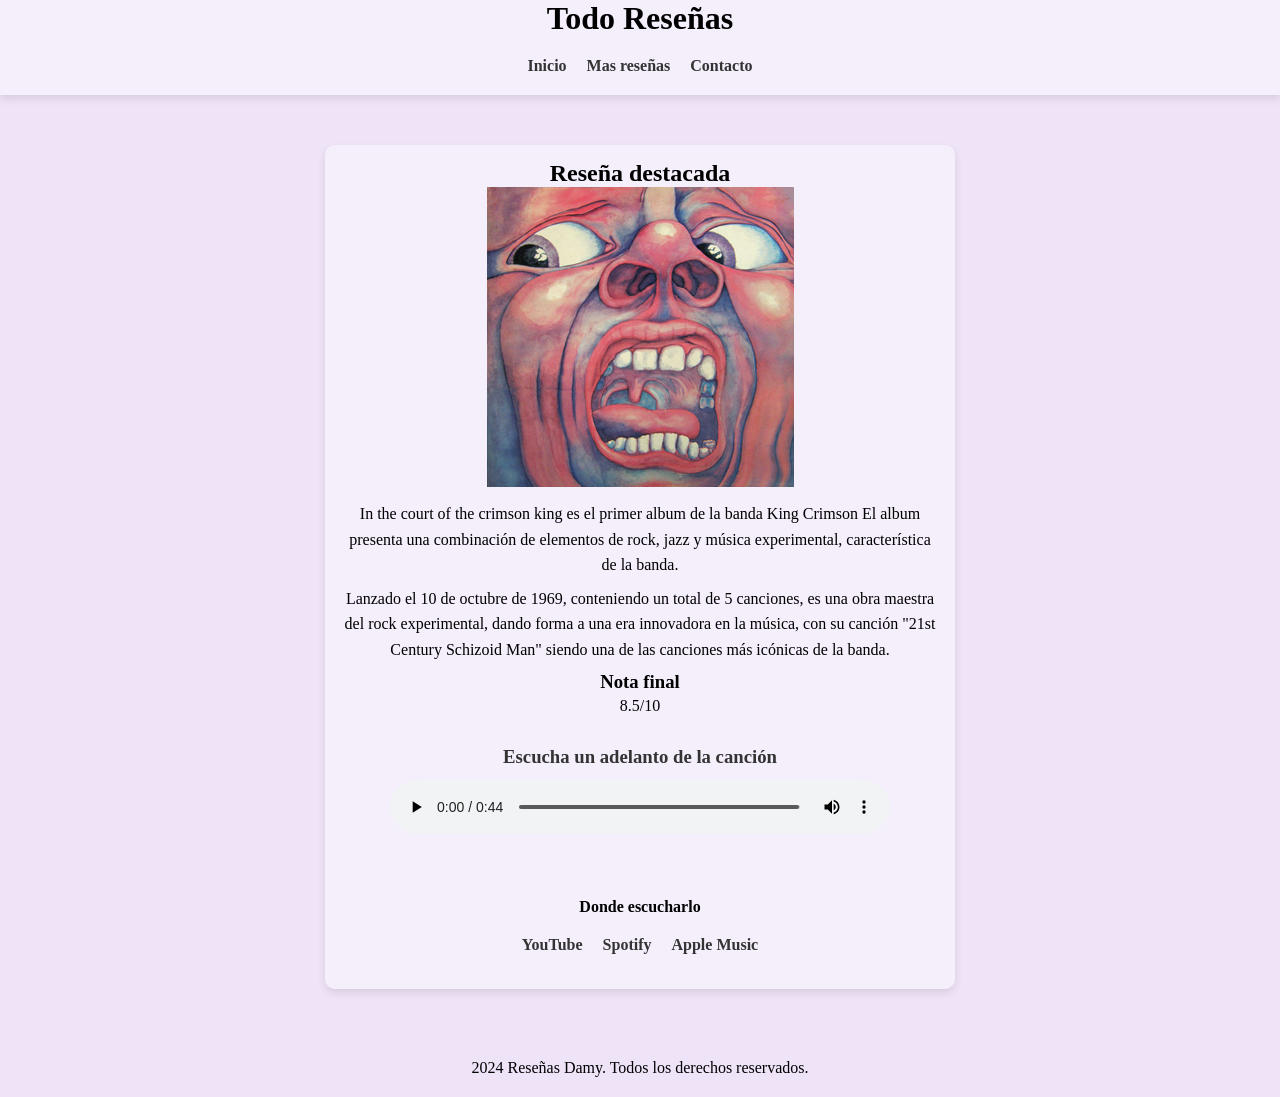
==== index.html @ dad95ea1 "colocacion de urls y notas en las reseñas de videojuegos" ====
<!DOCTYPE html>
<html lang="en">
<head>
    <meta charset="UTF-8">
    <meta name="viewport" content="width=device-width, initial-scale=1.0">
    <link rel="stylesheet" href="./estilos/style.css">
    <link rel="icon" href="./img/favicon.jpg" type="FAVICON">
    <title>Reseñas</title>
</head>
<body>
    <header>
        <h1>Todo Reseñas</h1>
        <div class ="menu">
            <ul>
                <li><a href="./index.html">Inicio</a></li>
                <li><a href="./Pages/Reseña_gral.html">Mas reseñas</a></li>
                <li><a href="./Pages/contacto.html">Contacto</a></li>
            </ul>
        </div>
    </header>
    
    <div class="seccion">
        <section>
            <h2>Reseña destacada</h2>
            <img src="./img/In_the_Court_of_the_Crimson_King_-_40th_Anniversary_Box_Set_-_Front_cover.jpeg" alt="in the court of the crimson king">
            <p>In the court of the crimson king es el primer album de la banda King Crimson El album presenta una combinación de elementos de rock, jazz y música experimental, característica de la banda.</p>
            <p>Lanzado el 10 de octubre de 1969, conteniendo un total de 5 canciones, es una obra maestra del rock experimental, dando forma a una era innovadora en la música, con su canción "21st Century Schizoid Man" siendo una de las canciones más icónicas de la banda.</p>
            <h3>Nota final</h3>
            <p>8.5/10</p>
                <div class="audio-player">
                    <h3>Escucha un adelanto de la canción</h3>
                        <audio controls>
                            <source src="./audios/21st Century Schizoid Man.mp3" type="audio/mpeg">
                            Tu navegador no soporta el elemento de audio.
                        </audio>
                </div>
            <h4>Donde escucharlo</h4>
                <div class ="linkinternos">
                        <ul>
                        <li><a href="https://www.youtube.com/watch?v=0ju5LRTMFLw&t=4s" target="_blank">YouTube</a></li>
                        <li><a href="https://open.spotify.com/intl-es/album/75ol9OP8bJaRqzGimpFHDm?si=dKhCyKQ-SFubprNWoMNZog" target="_blank">Spotify</a></li>
                        <li><a href="https://music.apple.com/ar/album/in-the-court-of-the-crimson-king-expanded-edition/918534711" target="_blank">Apple Music</a></li>
                    </ul>
                </div>
        </section>
    </div>

    <footer>
        <div class="menu">
            <p>2024 Reseñas Damy. Todos los derechos reservados.</p>
        </div>
    </footer>
</body>
</html>
---- estilos/style.css ----
* {
    margin: 0;
    padding: 0;
}

body {
    background-color: rgba(213, 183, 238, 0.377);
}

header {
    background-color: rgba(255, 255, 255, 0.377);
    text-align: center;
    box-shadow: 0 4px 8px rgba(0, 0, 0, 0.1);
}

.menu {
    padding: 20px;
    text-align: center;
}

.menu a {
    text-decoration: none;
    color: #333;
    font-weight: bold;
    transition: color 0.3s ease;
}

.menu a:hover {
    color: #b300ff8f;
    font-size: 18px;
}

.menu ul {
    list-style-type: none;
    display: flex;
    justify-content: center;
    gap: 20px;
}

.seccion {
    background-color: rgba(255, 255, 255, 0.377);
    padding: 15px;
    border-radius: 10px;
    box-shadow: 0 4px 8px rgba(0, 0, 0, 0.1);
    max-width: 600px;
    margin: 50px auto;
    text-align: center;
}

.seccion p {
    line-height: 1.6;
    margin-bottom: 8px;
}

.seccion img {
    margin-bottom: 10px;
}

.contacto-seccion {
    padding: 25px;
}

.contacto-seccion h2 {
    margin-bottom: 8px;
    color: #333;
}

.contacto-seccion p {
    margin-bottom: 20px;
}

.formulario-contacto {
    display: flex;
    flex-direction: column;
    gap: 16px;
    text-align: left;
}

.campo-formulario {
    display: flex;
    flex-direction: column;
    gap: 6px;
}

.campo-formulario label {
    color: #333;
    font-weight: bold;
}

.campo-formulario input,
.campo-formulario textarea {
    border: 1px solid rgba(51, 51, 51, 0.35);
    border-radius: 6px;
    box-sizing: border-box;
    font: inherit;
    padding: 10px;
    width: 100%;
}

.campo-formulario textarea {
    min-height: 130px;
    resize: vertical;
}

.campo-formulario input:focus,
.campo-formulario textarea:focus {
    border-color: #8d35ad;
    outline: 2px solid rgba(141, 53, 173, 0.2);
}

.formulario-contacto button {
    align-self: center;
    background-color: #8d35ad;
    border: 0;
    border-radius: 6px;
    color: #ffffff;
    cursor: pointer;
    font: inherit;
    font-weight: bold;
    padding: 11px 22px;
}

.formulario-contacto button:hover {
    background-color: #70288a;
}

.masreseñas {
    min-height: 220px;
    border-radius: 12px;
    background-size: cover;
    background-position: center;
    display: flex;
    align-items: center;
    justify-content: center;
}

.gif_fondo {
    min-height: 220px;
    background-size: cover;
    background-position: center;
    background-repeat: no-repeat;
}

.gif_videojuegos {
    background-image: linear-gradient(rgba(0, 0, 0, 0.38), rgba(0, 0, 0, 0.38)), url("../img/games.gif");
}

.gif_peliculas {
    background-image: linear-gradient(rgba(0, 0, 0, 0.38), rgba(0, 0, 0, 0.38)), url("../img/movies.gif");
}
.gif_canciones {
    background-image: linear-gradient(rgba(0, 0, 0, 0.38), rgba(0, 0, 0, 0.38)), url("../img/music.gif");
}

.audio-player {
    max-width: 600px;
    margin: 0 auto 40px;
    border-radius: 10px;
    text-align: center;
    padding: 20px 15px;
}

.audio-player h3 {
    margin-bottom: 12px;
    color: #333;
}

.audio-player audio {
    width: 100%;
    max-width: 500px;
}

.linkinternos {
    padding: 20px;
    text-align: center;
    border-radius: 10px;
}

.linkinternos a {
    text-decoration: none;
    color: #333;
    font-weight: bold;
    transition: color 0.3s ease;
}

.linkinternos a:hover {
    color: #b300ff8f;
}

.gif_fondo .linkinternos {
    background-color: transparent;
    border: 0;
    box-shadow: none;
}

.gif_fondo .linkinternos a {
    color: #ffffff;
    text-shadow: 0 1px 3px rgba(0, 0, 0, 0.8);
}

.gif_fondo .linkinternos a:hover {
    color: #b300ff8f;
}

.linkinternos ul {
    list-style-type: none;
    display: flex;
    justify-content: center;
    gap: 20px;
}
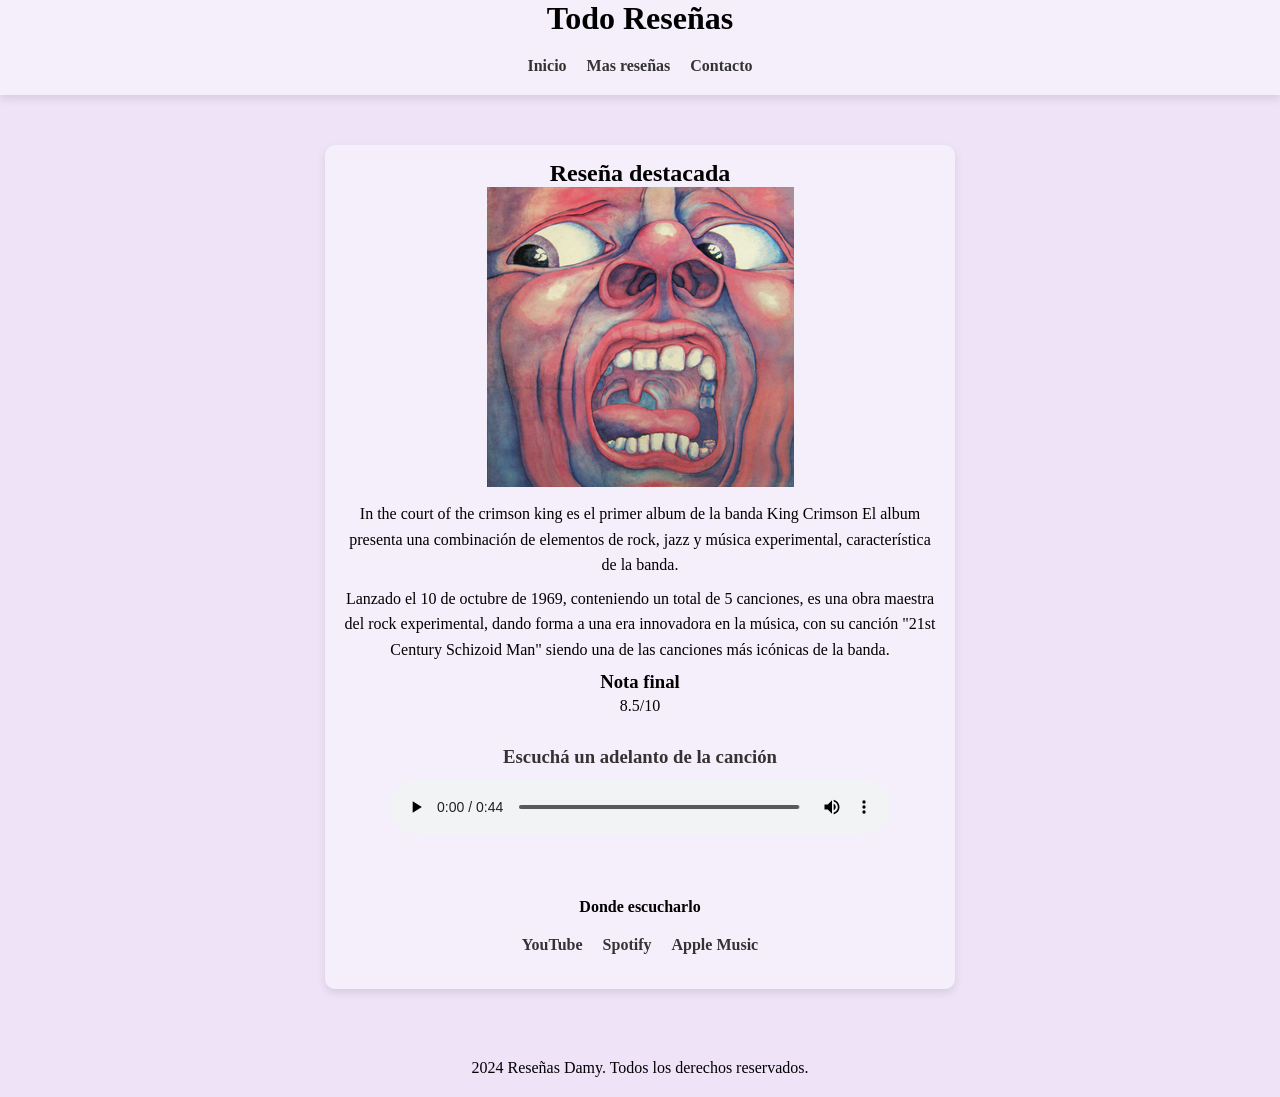
==== commit 76775b68: "creacion de secion de musica" ====
--- a/index.html
+++ b/index.html
@@ -28,7 +28,7 @@
             <h3>Nota final</h3>
             <p>8.5/10</p>
                 <div class="audio-player">
-                    <h3>Escucha un adelanto de la canción</h3>
+                    <h3>Escuchá un adelanto de la canción</h3>
                         <audio controls>
                             <source src="./audios/21st Century Schizoid Man.mp3" type="audio/mpeg">
                             Tu navegador no soporta el elemento de audio.
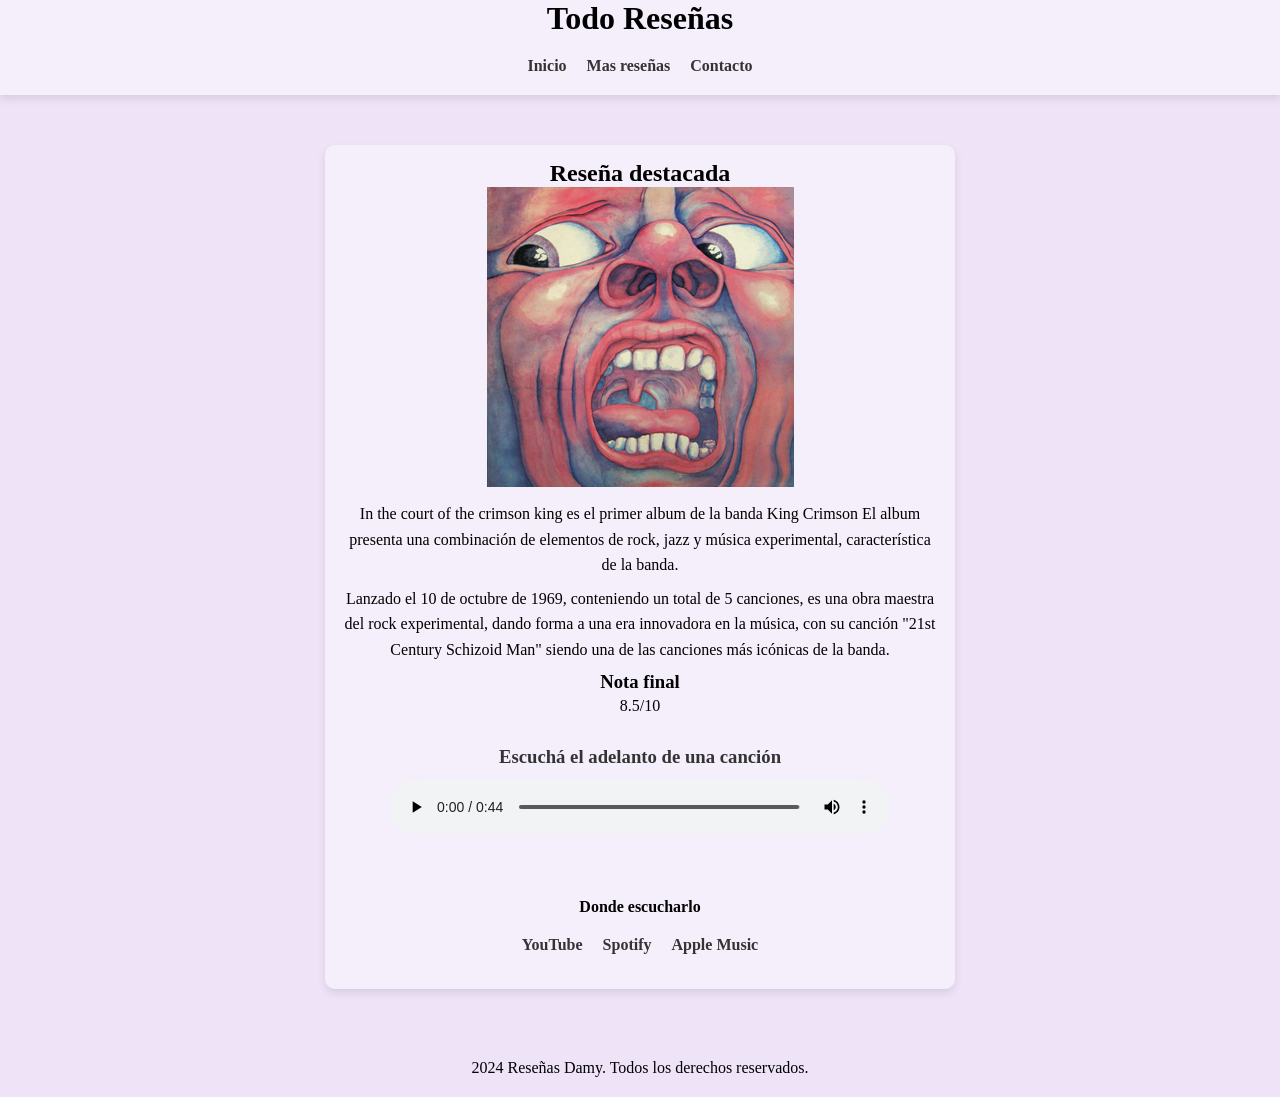
==== commit e370c7b5: "base para reseña de musica hecha" ====
--- a/index.html
+++ b/index.html
@@ -28,7 +28,7 @@
             <h3>Nota final</h3>
             <p>8.5/10</p>
                 <div class="audio-player">
-                    <h3>Escuchá un adelanto de la canción</h3>
+                    <h3>Escuchá el adelanto de una canción</h3>
                         <audio controls>
                             <source src="./audios/21st Century Schizoid Man.mp3" type="audio/mpeg">
                             Tu navegador no soporta el elemento de audio.
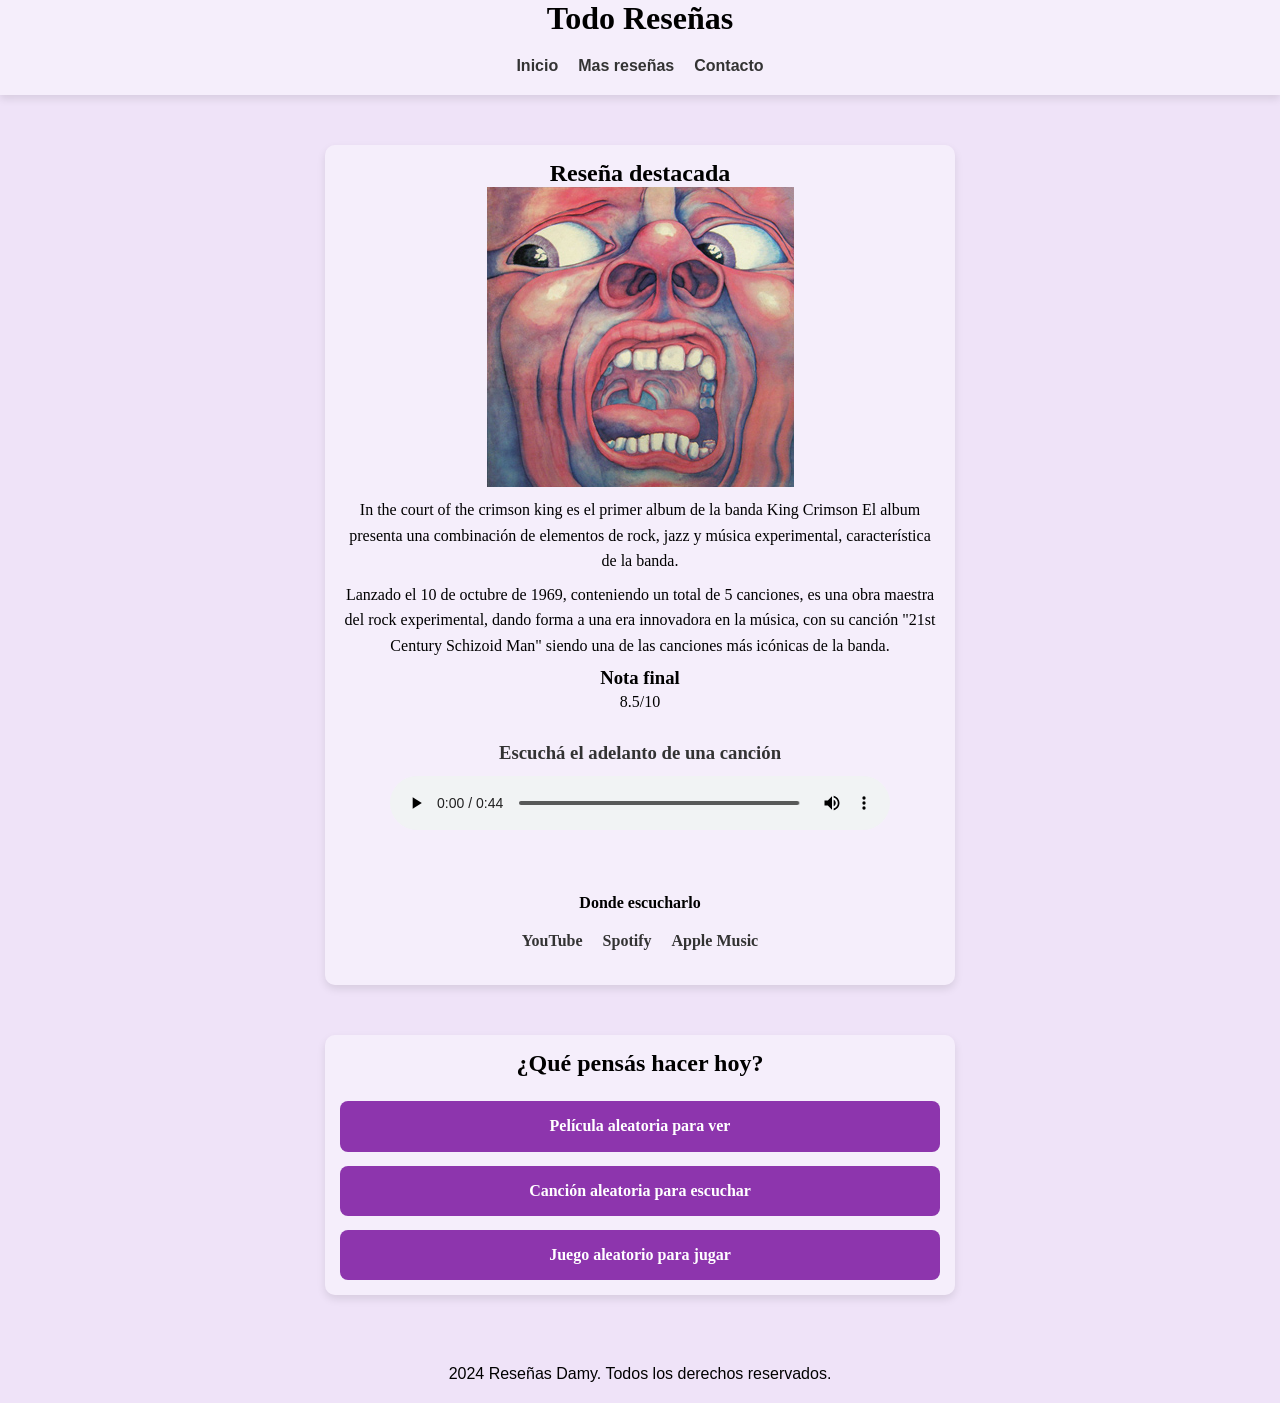
==== commit 587f49dc: "boton pelicula aleatoria finalizada y base para cancion y juego" ====
--- a/index.html
+++ b/index.html
@@ -44,11 +44,21 @@
                 </div>
         </section>
     </div>
+    <section class="seccion recomendador">
+        <h2>¿Qué pensás hacer hoy?</h2>
+        <div class="ideas-aleatorias">
+            <button type="button" id="btn-pelicula">Película aleatoria para ver</button>
+            <button type="button" id="btn-cancion">Canción aleatoria para escuchar</button>
+            <button type="button" id="btn-juego">Juego aleatorio para jugar</button>
+        </div>
+        <div id="resultado-pelicula" class="resultado-pelicula" aria-live="polite" aria-atomic="true"></div>
+    </section>
 
     <footer>
         <div class="menu">
             <p>2024 Reseñas Damy. Todos los derechos reservados.</p>
         </div>
     </footer>
+<script src="./js/peliculas.js"></script>
 </body>
 </html>
--- a/estilos/style.css
+++ b/estilos/style.css
@@ -1,6 +1,7 @@
 * {
     margin: 0;
     padding: 0;
+    box-sizing: border-box;
 }
 
 body {
@@ -11,11 +12,17 @@
     background-color: rgba(255, 255, 255, 0.377);
     text-align: center;
     box-shadow: 0 4px 8px rgba(0, 0, 0, 0.1);
+    padding: 0 16px;
+}
+
+header h1 {
+    overflow-wrap: anywhere;
 }
 
 .menu {
-    padding: 20px;
-    text-align: center;
+    padding: 20px 0;
+    text-align: center;
+    font-family: helvetica, sans-serif;
 }
 
 .menu a {
@@ -34,6 +41,7 @@
     list-style-type: none;
     display: flex;
     justify-content: center;
+    flex-wrap: wrap;
     gap: 20px;
 }
 
@@ -42,7 +50,7 @@
     padding: 15px;
     border-radius: 10px;
     box-shadow: 0 4px 8px rgba(0, 0, 0, 0.1);
-    max-width: 600px;
+    max-width: 630px;
     margin: 50px auto;
     text-align: center;
 }
@@ -50,10 +58,72 @@
 .seccion p {
     line-height: 1.6;
     margin-bottom: 8px;
+    overflow-wrap: anywhere;
 }
 
 .seccion img {
+    display: block;
+    max-width: 100%;
+    height: auto;
     margin-bottom: 10px;
+    margin-left: auto;
+    margin-right: auto;
+}
+
+.ideas-aleatorias {
+    display: flex;
+    flex-direction: column;
+    gap: 14px;
+    margin-top: 24px;
+}
+
+.ideas-aleatorias button {
+    background-color: #8d35ad;
+    border: 0;
+    border-radius: 8px;
+    color: #ffffff;
+    cursor: pointer;
+    font: inherit;
+    font-weight: bold;
+    line-height: 1.4;
+    padding: 14px 16px;
+    transition: background-color 0.2s ease, transform 0.2s ease;
+}
+
+.ideas-aleatorias button:hover {
+    background-color: #70288a;
+    transform: translateY(-2px);
+}
+
+.ideas-aleatorias button:focus-visible {
+    outline: 3px solid #70288a;
+    outline-offset: 3px;
+}
+
+.resultado-pelicula:not(:empty) {
+    background-color: rgba(255, 255, 255, 0.75);
+    border-left: 4px solid #8d35ad;
+    border-radius: 8px;
+    margin-top: 24px;
+    padding: 18px;
+    text-align: left;
+}
+
+.resultado-pelicula h3 {
+    color: #70288a;
+    margin-bottom: 10px;
+}
+
+.resultado-pelicula p {
+    line-height: 1.6;
+    margin-bottom: 8px;
+}
+
+.before-sunrise-img {
+    max-width: 100%;
+    max-height: 500px;
+    height: auto;
+    object-fit: contain;
 }
 
 .contacto-seccion {
@@ -94,6 +164,7 @@
     box-sizing: border-box;
     font: inherit;
     padding: 10px;
+    max-width: 100%;
     width: 100%;
 }
 
@@ -153,7 +224,7 @@
 }
 
 .audio-player {
-    max-width: 600px;
+    max-width: 100%;
     margin: 0 auto 40px;
     border-radius: 10px;
     text-align: center;
@@ -206,5 +277,63 @@
     list-style-type: none;
     display: flex;
     justify-content: center;
+    flex-wrap: wrap;
     gap: 20px;
+}
+
+@media (min-width: 768px) {
+    .reseñas-grid {
+        display: grid;
+        grid-template-columns: repeat(2, minmax(0, 1fr));
+        gap: 24px;
+        max-width: 1320px;
+        margin: 50px auto;
+        padding: 0 15px;
+    }
+
+    .reseñas-grid .seccion {
+        width: 100%;
+        max-width: none;
+        margin: 0;
+    }
+}
+
+@media (max-width: 600px) {
+    header {
+        padding: 0 12px;
+    }
+
+    .menu {
+        padding: 16px 0;
+    }
+
+    .menu ul,
+    .linkinternos ul {
+        column-gap: 16px;
+        row-gap: 12px;
+    }
+
+    .seccion {
+        margin: 24px 12px;
+        padding: 12px;
+    }
+
+    .contacto-seccion {
+        padding: 18px 14px;
+    }
+
+    .linkinternos,
+    .audio-player {
+        padding: 16px 8px;
+    }
+
+    .audio-player audio {
+        display: block;
+        width: 100%;
+    }
+
+    .gif_fondo,
+    .masreseñas {
+        min-height: 180px;
+    }
 }
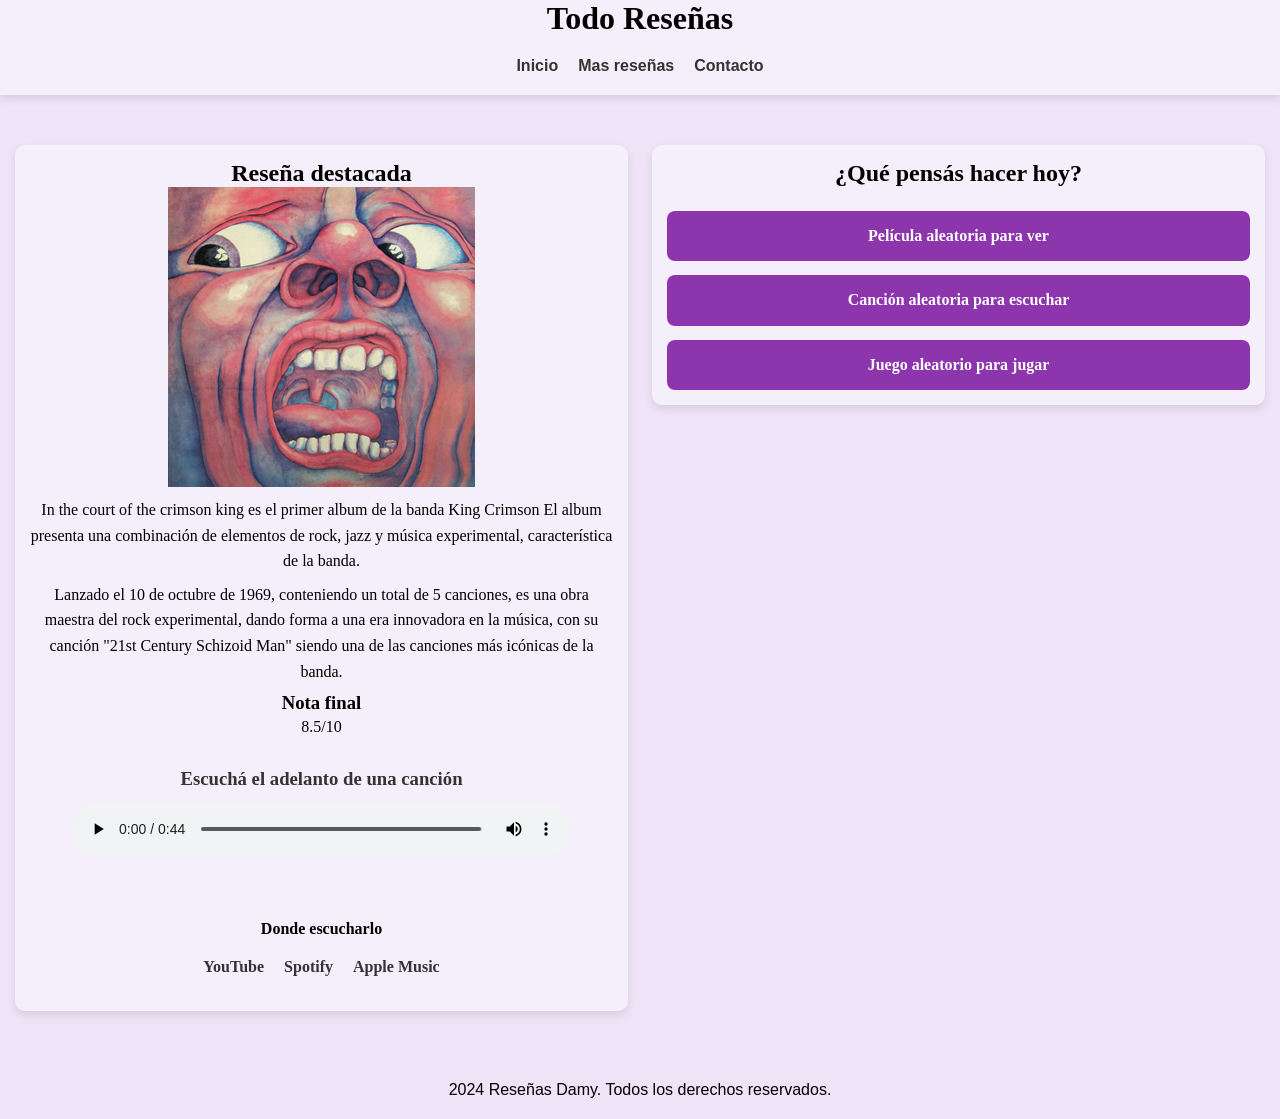
==== commit ef6d292a: "correccion y diferencias de la parte mobile y la desktop" ====
--- a/index.html
+++ b/index.html
@@ -19,40 +19,42 @@
         </div>
     </header>
     
-    <div class="seccion">
-        <section>
-            <h2>Reseña destacada</h2>
-            <img src="./img/In_the_Court_of_the_Crimson_King_-_40th_Anniversary_Box_Set_-_Front_cover.jpeg" alt="in the court of the crimson king">
-            <p>In the court of the crimson king es el primer album de la banda King Crimson El album presenta una combinación de elementos de rock, jazz y música experimental, característica de la banda.</p>
-            <p>Lanzado el 10 de octubre de 1969, conteniendo un total de 5 canciones, es una obra maestra del rock experimental, dando forma a una era innovadora en la música, con su canción "21st Century Schizoid Man" siendo una de las canciones más icónicas de la banda.</p>
-            <h3>Nota final</h3>
-            <p>8.5/10</p>
-                <div class="audio-player">
-                    <h3>Escuchá el adelanto de una canción</h3>
-                        <audio controls>
-                            <source src="./audios/21st Century Schizoid Man.mp3" type="audio/mpeg">
-                            Tu navegador no soporta el elemento de audio.
-                        </audio>
-                </div>
-            <h4>Donde escucharlo</h4>
-                <div class ="linkinternos">
-                        <ul>
-                        <li><a href="https://www.youtube.com/watch?v=0ju5LRTMFLw&t=4s" target="_blank">YouTube</a></li>
-                        <li><a href="https://open.spotify.com/intl-es/album/75ol9OP8bJaRqzGimpFHDm?si=dKhCyKQ-SFubprNWoMNZog" target="_blank">Spotify</a></li>
-                        <li><a href="https://music.apple.com/ar/album/in-the-court-of-the-crimson-king-expanded-edition/918534711" target="_blank">Apple Music</a></li>
-                    </ul>
-                </div>
+    <div class="reseñas-grid">
+        <div class="seccion">
+            <section>
+                <h2>Reseña destacada</h2>
+                <img src="./img/In_the_Court_of_the_Crimson_King_-_40th_Anniversary_Box_Set_-_Front_cover.jpeg" alt="in the court of the crimson king">
+                <p>In the court of the crimson king es el primer album de la banda King Crimson El album presenta una combinación de elementos de rock, jazz y música experimental, característica de la banda.</p>
+                <p>Lanzado el 10 de octubre de 1969, conteniendo un total de 5 canciones, es una obra maestra del rock experimental, dando forma a una era innovadora en la música, con su canción "21st Century Schizoid Man" siendo una de las canciones más icónicas de la banda.</p>
+                <h3>Nota final</h3>
+                <p>8.5/10</p>
+                    <div class="audio-player">
+                        <h3>Escuchá el adelanto de una canción</h3>
+                            <audio controls>
+                                <source src="./audios/21st Century Schizoid Man.mp3" type="audio/mpeg">
+                                Tu navegador no soporta el elemento de audio.
+                            </audio>
+                    </div>
+                <h4>Donde escucharlo</h4>
+                    <div class ="linkinternos">
+                            <ul>
+                            <li><a href="https://www.youtube.com/watch?v=0ju5LRTMFLw&t=4s" target="_blank">YouTube</a></li>
+                            <li><a href="https://open.spotify.com/intl-es/album/75ol9OP8bJaRqzGimpFHDm?si=dKhCyKQ-SFubprNWoMNZog" target="_blank">Spotify</a></li>
+                            <li><a href="https://music.apple.com/ar/album/in-the-court-of-the-crimson-king-expanded-edition/918534711" target="_blank">Apple Music</a></li>
+                        </ul>
+                    </div>
+            </section>
+        </div>
+        <section class="seccion recomendador">
+            <h2>¿Qué pensás hacer hoy?</h2>
+            <div class="ideas-aleatorias">
+                <button type="button" id="btn-pelicula">Película aleatoria para ver</button>
+                <button type="button" id="btn-cancion">Canción aleatoria para escuchar</button>
+                <button type="button" id="btn-juego">Juego aleatorio para jugar</button>
+            </div>
+            <div id="resultado-pelicula" class="resultado-pelicula" aria-live="polite" aria-atomic="true"></div>
         </section>
     </div>
-    <section class="seccion recomendador">
-        <h2>¿Qué pensás hacer hoy?</h2>
-        <div class="ideas-aleatorias">
-            <button type="button" id="btn-pelicula">Película aleatoria para ver</button>
-            <button type="button" id="btn-cancion">Canción aleatoria para escuchar</button>
-            <button type="button" id="btn-juego">Juego aleatorio para jugar</button>
-        </div>
-        <div id="resultado-pelicula" class="resultado-pelicula" aria-live="polite" aria-atomic="true"></div>
-    </section>
 
     <footer>
         <div class="menu">
--- a/estilos/style.css
+++ b/estilos/style.css
@@ -296,6 +296,10 @@
         max-width: none;
         margin: 0;
     }
+
+    .reseñas-grid .recomendador {
+        align-self: start;
+    }
 }
 
 @media (max-width: 600px) {
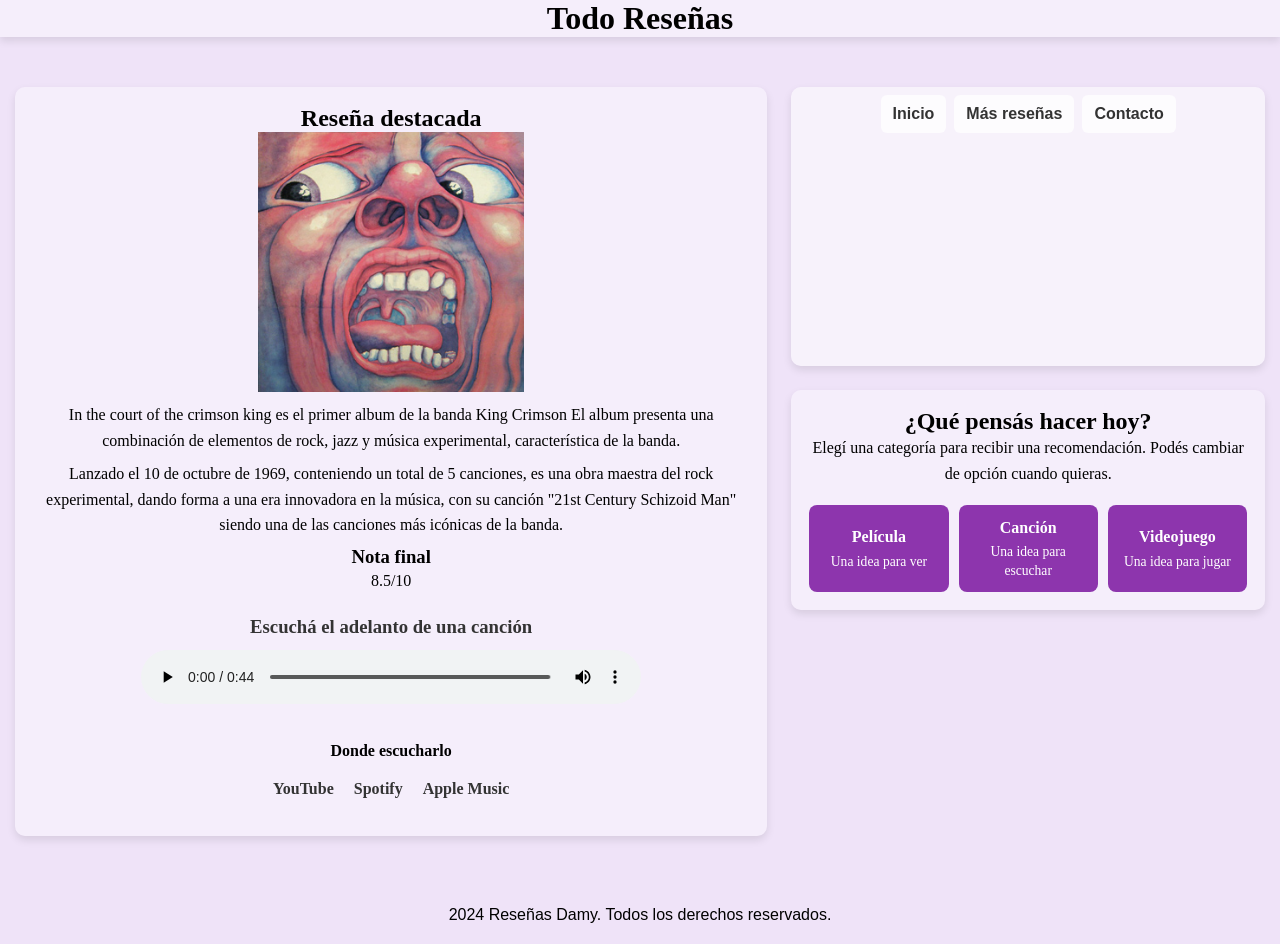
==== commit cf6fdbca: "diferenciar mas el index de desktop que el de mobile" ====
--- a/index.html
+++ b/index.html
@@ -1,5 +1,5 @@
 <!DOCTYPE html>
-<html lang="en">
+<html lang="es">
 <head>
     <meta charset="UTF-8">
     <meta name="viewport" content="width=device-width, initial-scale=1.0">
@@ -10,17 +10,10 @@
 <body>
     <header>
         <h1>Todo Reseñas</h1>
-        <div class ="menu">
-            <ul>
-                <li><a href="./index.html">Inicio</a></li>
-                <li><a href="./Pages/Reseña_gral.html">Mas reseñas</a></li>
-                <li><a href="./Pages/contacto.html">Contacto</a></li>
-            </ul>
-        </div>
     </header>
     
-    <div class="reseñas-grid">
-        <div class="seccion">
+    <main class="reseñas-grid inicio-grid">
+        <div class="seccion reseña-destacada">
             <section>
                 <h2>Reseña destacada</h2>
                 <img src="./img/In_the_Court_of_the_Crimson_King_-_40th_Anniversary_Box_Set_-_Front_cover.jpeg" alt="in the court of the crimson king">
@@ -45,16 +38,24 @@
                     </div>
             </section>
         </div>
+        <nav class="menu navegacion-inicio" aria-label="Navegación principal">
+            <ul>
+                <li><a href="./index.html">Inicio</a></li>
+                <li><a href="./Pages/Reseña_gral.html">Más reseñas</a></li>
+                <li><a href="./Pages/contacto.html">Contacto</a></li>
+            </ul>
+        </nav>
         <section class="seccion recomendador">
             <h2>¿Qué pensás hacer hoy?</h2>
+            <p>Elegí una categoría para recibir una recomendación. Podés cambiar de opción cuando quieras.</p>
             <div class="ideas-aleatorias">
-                <button type="button" id="btn-pelicula">Película aleatoria para ver</button>
-                <button type="button" id="btn-cancion">Canción aleatoria para escuchar</button>
-                <button type="button" id="btn-juego">Juego aleatorio para jugar</button>
+                <button type="button" id="btn-pelicula">Película <span>Una idea para ver</span></button>
+                <button type="button" id="btn-cancion">Canción <span>Una idea para escuchar</span></button>
+                <button type="button" id="btn-juego">Videojuego <span>Una idea para jugar</span></button>
             </div>
-            <div id="resultado-pelicula" class="resultado-pelicula" aria-live="polite" aria-atomic="true"></div>
+            <div id="resultado-recomendacion" class="resultado-recomendacion" aria-live="polite" aria-atomic="true"></div>
         </section>
-    </div>
+    </main>
 
     <footer>
         <div class="menu">
@@ -62,5 +63,7 @@
         </div>
     </footer>
 <script src="./js/peliculas.js"></script>
+<script src="./js/musica.js"></script>
+<script src="./js/juegos.js"></script>
 </body>
 </html>
--- a/estilos/style.css
+++ b/estilos/style.css
@@ -100,7 +100,7 @@
     outline-offset: 3px;
 }
 
-.resultado-pelicula:not(:empty) {
+.resultado-recomendacion:not(:empty) {
     background-color: rgba(255, 255, 255, 0.75);
     border-left: 4px solid #8d35ad;
     border-radius: 8px;
@@ -109,14 +109,22 @@
     text-align: left;
 }
 
-.resultado-pelicula h3 {
+.resultado-recomendacion h3 {
     color: #70288a;
     margin-bottom: 10px;
 }
 
-.resultado-pelicula p {
+.resultado-recomendacion p {
     line-height: 1.6;
     margin-bottom: 8px;
+}
+
+.resultado-recomendacion .etiqueta-recomendacion {
+    color: #555;
+    font-size: 0.9rem;
+    font-weight: bold;
+    margin-bottom: 6px;
+    text-align: left;
 }
 
 .before-sunrise-img {
@@ -144,6 +152,11 @@
     flex-direction: column;
     gap: 16px;
     text-align: left;
+}
+
+.formulario-contacto[hidden],
+.otra-sugerencia[hidden] {
+    display: none;
 }
 
 .campo-formulario {
@@ -195,6 +208,53 @@
     background-color: #70288a;
 }
 
+.formulario-contacto button:disabled {
+    cursor: wait;
+    opacity: 0.7;
+}
+
+.estado-envio:not([hidden]) {
+    background-color: rgba(141, 53, 173, 0.1);
+    border-radius: 6px;
+    color: #522064;
+    display: block;
+    font-weight: bold;
+    margin: 16px auto 0;
+    padding: 10px 14px;
+    text-align: center;
+    width: fit-content;
+}
+
+.estado-envio.exito:not([hidden]) {
+    align-items: center;
+    display: flex;
+    justify-content: center;
+    min-height: 130px;
+    width: 100%;
+}
+
+.estado-envio.error {
+    background-color: rgba(179, 0, 0, 0.1);
+    color: #8b0000;
+}
+
+.otra-sugerencia {
+    background-color: #8d35ad;
+    border: 0;
+    border-radius: 6px;
+    color: #ffffff;
+    cursor: pointer;
+    display: block;
+    font: inherit;
+    font-weight: bold;
+    margin: 16px auto 0;
+    padding: 11px 22px;
+}
+
+.otra-sugerencia:hover {
+    background-color: #70288a;
+}
+
 .masreseñas {
     min-height: 220px;
     border-radius: 12px;
@@ -279,6 +339,57 @@
     justify-content: center;
     flex-wrap: wrap;
     gap: 20px;
+}
+
+.inicio-grid {
+    display: grid;
+    gap: 16px;
+    grid-template-columns: minmax(0, 1fr);
+}
+
+.navegacion-inicio {
+    order: -1;
+    padding: 16px 0;
+}
+
+.navegacion-inicio ul {
+    gap: 12px;
+}
+
+.inicio-grid .seccion {
+    margin: 24px auto;
+    padding: 18px;
+}
+
+.inicio-grid .seccion img {
+    max-height: 260px;
+    object-fit: contain;
+}
+
+.inicio-grid .audio-player {
+    margin-bottom: 20px;
+    padding: 14px;
+}
+
+.inicio-grid .ideas-aleatorias {
+    gap: 10px;
+    margin-top: 18px;
+}
+
+.inicio-grid .ideas-aleatorias button {
+    padding: 12px 14px;
+}
+
+.inicio-grid .ideas-aleatorias button span {
+    display: block;
+    font-size: 0.85rem;
+    font-weight: normal;
+    margin-top: 3px;
+}
+
+.inicio-grid .resultado-recomendacion:not(:empty) {
+    margin-top: 16px;
+    padding: 14px;
 }
 
 @media (min-width: 768px) {
@@ -297,8 +408,55 @@
         margin: 0;
     }
 
+    .inicio-grid .seccion {
+        margin: 0;
+        padding: 18px;
+    }
+
+    .inicio-grid {
+        grid-template-areas:
+            "destacada navegacion"
+            "destacada recomendador";
+        grid-template-columns: minmax(0, 1.35fr) minmax(300px, 0.85fr);
+    }
+
+    .inicio-grid .reseña-destacada {
+        grid-area: destacada;
+    }
+
+    .inicio-grid .navegacion-inicio {
+        grid-area: navegacion;
+    }
+
+    .inicio-grid .recomendador {
+        grid-area: recomendador;
+    }
+
+    .navegacion-inicio {
+        background-color: rgba(255, 255, 255, 0.55);
+        border-radius: 10px;
+        box-shadow: 0 4px 8px rgba(0, 0, 0, 0.1);
+        padding: 8px;
+    }
+
+    .navegacion-inicio ul {
+        gap: 8px;
+    }
+
+    .navegacion-inicio a {
+        background-color: rgba(255, 255, 255, 0.75);
+        border-radius: 6px;
+        display: block;
+        padding: 10px 12px;
+    }
+
     .reseñas-grid .recomendador {
         align-self: start;
+    }
+
+    .inicio-grid .ideas-aleatorias {
+        display: grid;
+        grid-template-columns: repeat(3, minmax(0, 1fr));
     }
 }
 
@@ -336,6 +494,15 @@
         width: 100%;
     }
 
+    .inicio-grid .seccion {
+        margin: 24px 12px;
+        padding: 12px;
+    }
+
+    .inicio-grid .seccion.recomendador {
+        margin-top: 0;
+    }
+
     .gif_fondo,
     .masreseñas {
         min-height: 180px;
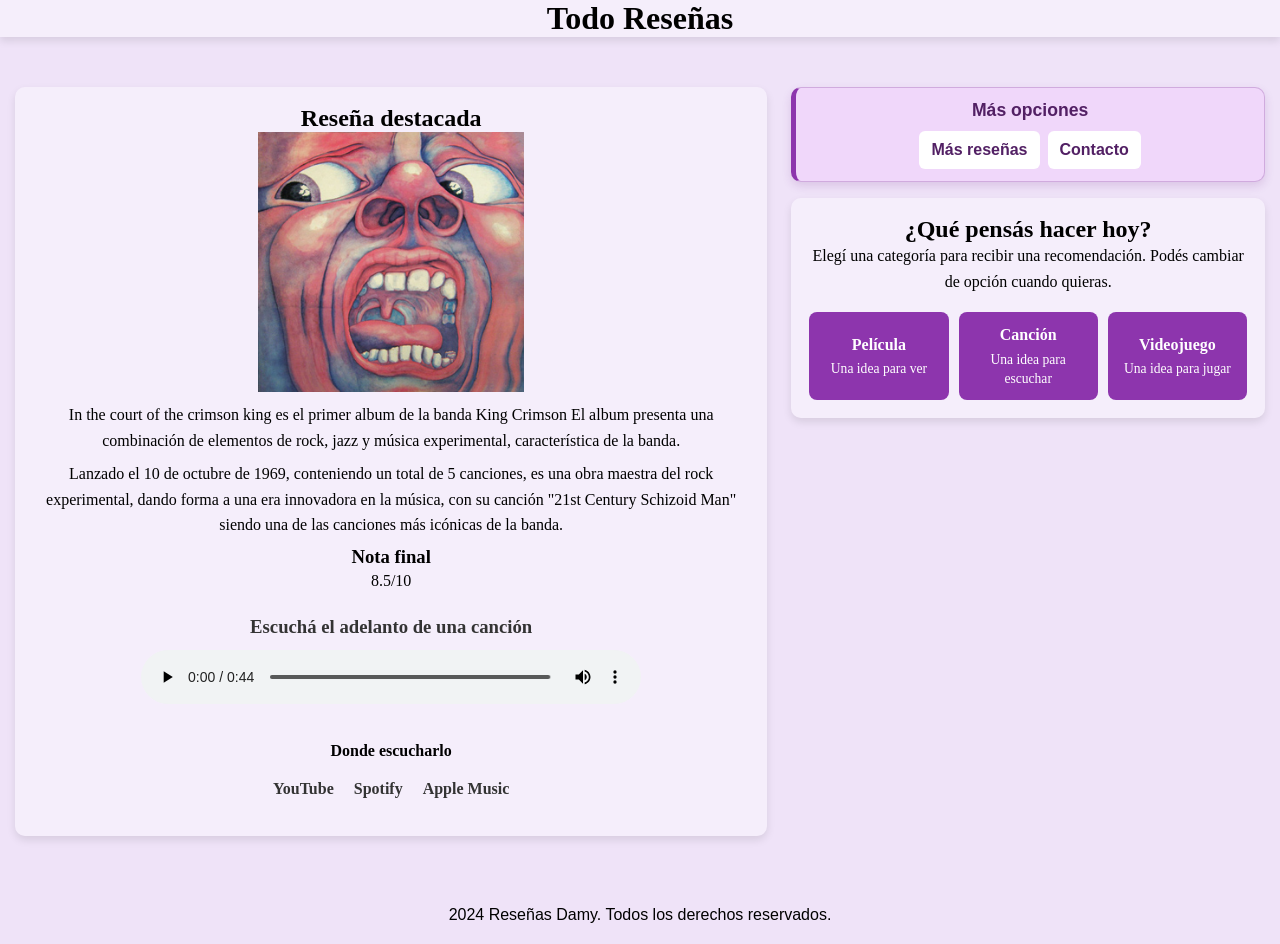
==== commit 2945d501: "cambios en el index para generar que sea mas intuitivo" ====
--- a/index.html
+++ b/index.html
@@ -38,23 +38,25 @@
                     </div>
             </section>
         </div>
-        <nav class="menu navegacion-inicio" aria-label="Navegación principal">
-            <ul>
-                <li><a href="./index.html">Inicio</a></li>
-                <li><a href="./Pages/Reseña_gral.html">Más reseñas</a></li>
-                <li><a href="./Pages/contacto.html">Contacto</a></li>
-            </ul>
-        </nav>
-        <section class="seccion recomendador">
-            <h2>¿Qué pensás hacer hoy?</h2>
-            <p>Elegí una categoría para recibir una recomendación. Podés cambiar de opción cuando quieras.</p>
-            <div class="ideas-aleatorias">
-                <button type="button" id="btn-pelicula">Película <span>Una idea para ver</span></button>
-                <button type="button" id="btn-cancion">Canción <span>Una idea para escuchar</span></button>
-                <button type="button" id="btn-juego">Videojuego <span>Una idea para jugar</span></button>
-            </div>
-            <div id="resultado-recomendacion" class="resultado-recomendacion" aria-live="polite" aria-atomic="true"></div>
-        </section>
+        <div class="inicio-lateral">
+            <nav class="menu navegacion-inicio" aria-label="Navegación principal">
+                <h2>Más opciones</h2>
+                <ul>
+                    <li><a href="./Pages/Reseña_gral.html">Más reseñas</a></li>
+                    <li><a href="./Pages/contacto.html">Contacto</a></li>
+                </ul>
+            </nav>
+            <section class="seccion recomendador">
+                <h2>¿Qué pensás hacer hoy?</h2>
+                <p>Elegí una categoría para recibir una recomendación. Podés cambiar de opción cuando quieras.</p>
+                <div class="ideas-aleatorias">
+                    <button type="button" id="btn-pelicula">Película <span>Una idea para ver</span></button>
+                    <button type="button" id="btn-cancion">Canción <span>Una idea para escuchar</span></button>
+                    <button type="button" id="btn-juego">Videojuego <span>Una idea para jugar</span></button>
+                </div>
+                <div id="resultado-recomendacion" class="resultado-recomendacion" aria-live="polite" aria-atomic="true"></div>
+            </section>
+        </div>
     </main>
 
     <footer>
--- a/estilos/style.css
+++ b/estilos/style.css
@@ -349,11 +349,42 @@
 
 .navegacion-inicio {
     order: -1;
-    padding: 16px 0;
+    background-color: #f0d7fa;
+    border: 1px solid rgba(112, 40, 138, 0.25);
+    border-left: 5px solid #8d35ad;
+    border-radius: 10px;
+    box-shadow: 0 4px 10px rgba(112, 40, 138, 0.16);
+    padding: 12px;
+}
+
+.navegacion-inicio h2 {
+    color: #522064;
+    font-size: 1.1rem;
+    margin-bottom: 10px;
 }
 
 .navegacion-inicio ul {
-    gap: 12px;
+    gap: 8px;
+}
+
+.navegacion-inicio a {
+    background-color: #ffffff;
+    border-radius: 6px;
+    color: #522064;
+    display: block;
+    padding: 10px 12px;
+    transition: background-color 0.2s ease, color 0.2s ease;
+}
+
+.navegacion-inicio a:hover {
+    background-color: #70288a;
+    color: #ffffff;
+}
+
+.inicio-lateral {
+    display: flex;
+    flex-direction: column;
+    gap: 16px;
 }
 
 .inicio-grid .seccion {
@@ -414,40 +445,14 @@
     }
 
     .inicio-grid {
-        grid-template-areas:
-            "destacada navegacion"
-            "destacada recomendador";
+        align-items: start;
+        align-content: start;
         grid-template-columns: minmax(0, 1.35fr) minmax(300px, 0.85fr);
     }
 
-    .inicio-grid .reseña-destacada {
-        grid-area: destacada;
-    }
-
-    .inicio-grid .navegacion-inicio {
-        grid-area: navegacion;
-    }
-
-    .inicio-grid .recomendador {
-        grid-area: recomendador;
-    }
-
     .navegacion-inicio {
-        background-color: rgba(255, 255, 255, 0.55);
-        border-radius: 10px;
-        box-shadow: 0 4px 8px rgba(0, 0, 0, 0.1);
-        padding: 8px;
-    }
-
-    .navegacion-inicio ul {
-        gap: 8px;
-    }
-
-    .navegacion-inicio a {
-        background-color: rgba(255, 255, 255, 0.75);
-        border-radius: 6px;
-        display: block;
-        padding: 10px 12px;
+        align-self: start;
+        width: 100%;
     }
 
     .reseñas-grid .recomendador {
